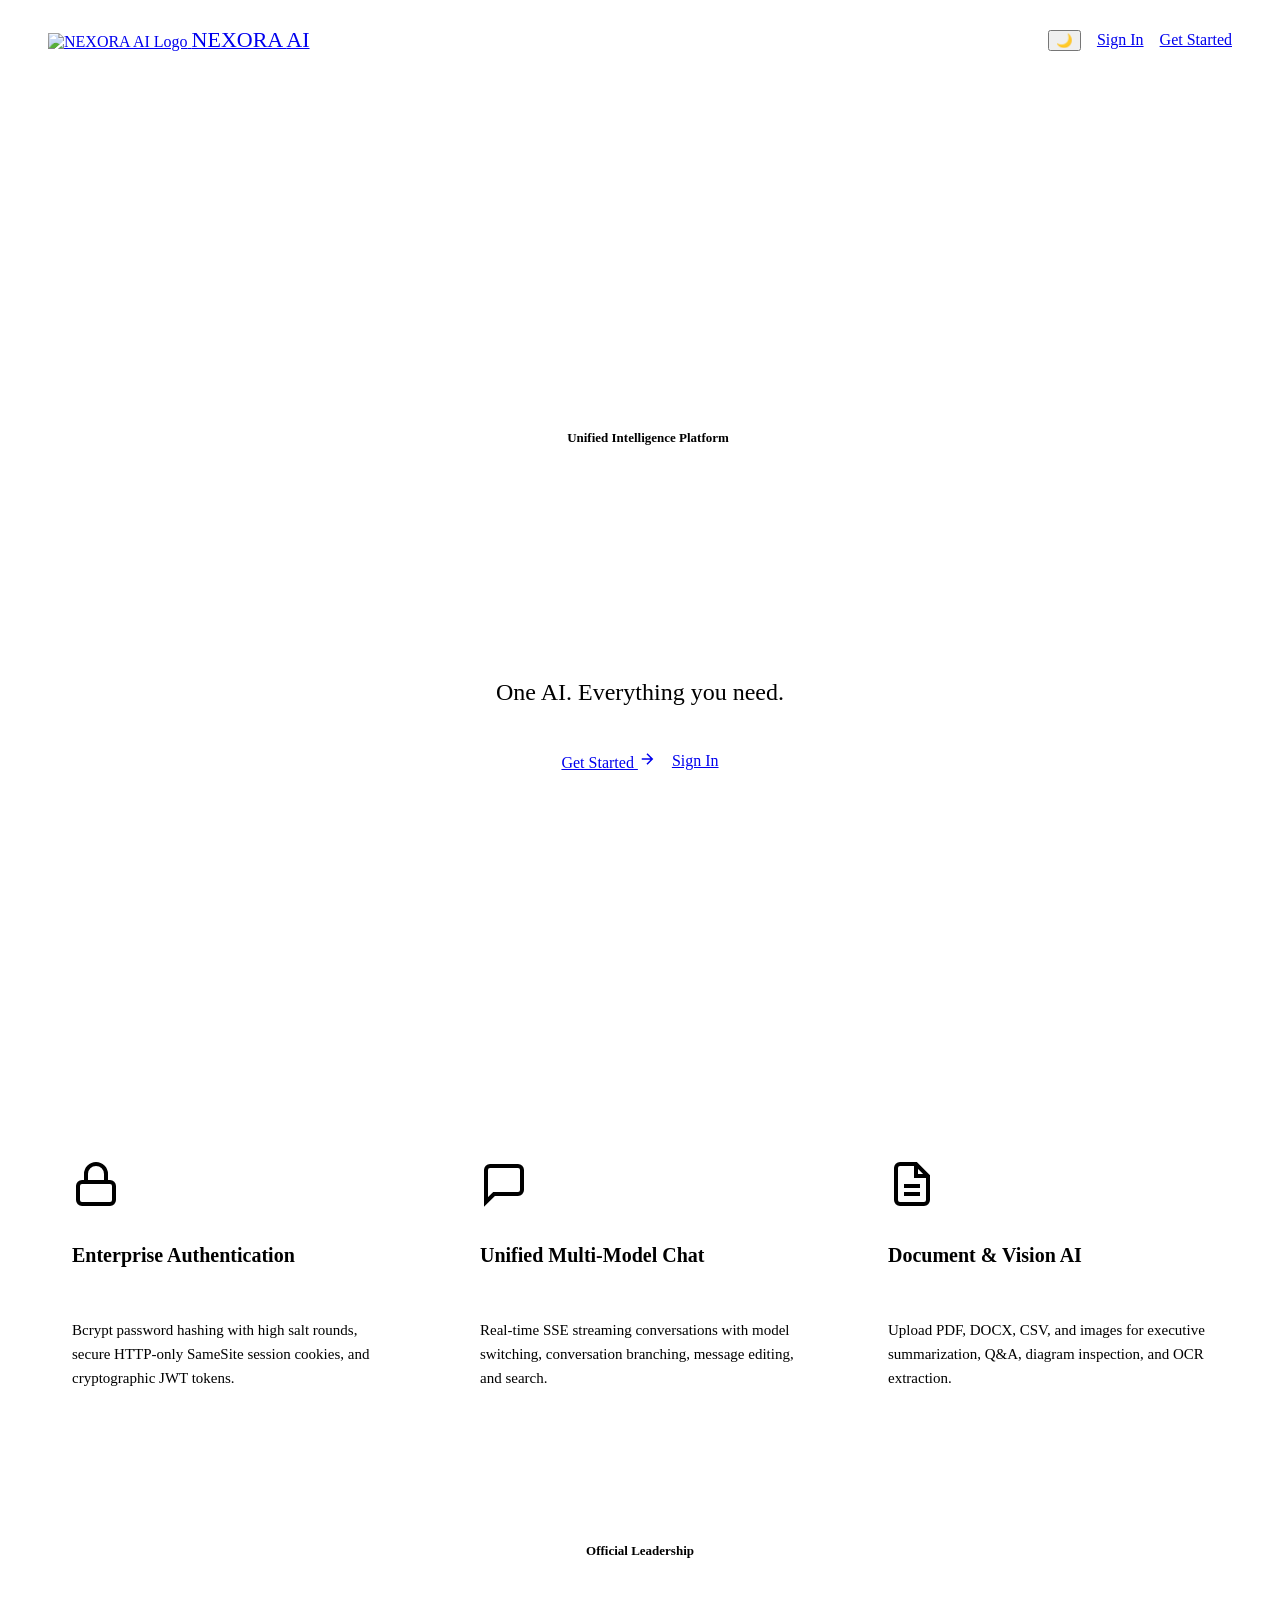
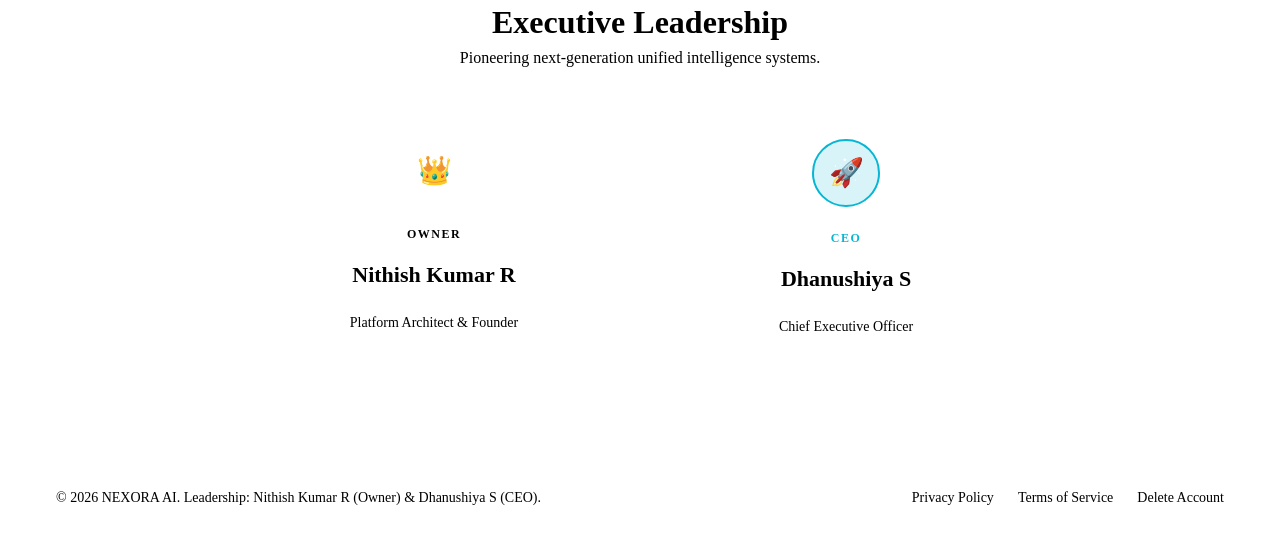
==== android/app/src/main/assets/index.html @ 618863c6 "feat: permanent cloud deployment configuration and postgresql support" ====
<!DOCTYPE html>
<html lang="en">
<head>
  <meta charset="UTF-8">
  <meta name="viewport" content="width=device-width, initial-scale=1.0">
  <title>NEXORA AI — One AI. Everything you need.</title>
  <meta name="description" content="Production-ready AI platform with enterprise-grade security, multi-model chat, document vision, image generation, voice intelligence, and project workspaces.">
  <meta property="og:title" content="NEXORA AI — One AI. Everything you need.">
  <meta property="og:description" content="Production-ready AI platform with enterprise-grade security and unified intelligence.">
  <link rel="icon" type="image/png" href="/assets/favicon.png">
  
  <!-- Google Fonts -->
  <link rel="preconnect" href="https://fonts.googleapis.com">
  <link rel="preconnect" href="https://fonts.gstatic.com" crossorigin>
  <link href="https://fonts.googleapis.com/css2?family=Outfit:wght@400;600;700;800&family=Plus+Jakarta+Sans:wght@400;500;600;700&display=swap" rel="stylesheet">
  
  <link rel="stylesheet" href="/css/main.css">
  <script src="/js/theme.js"></script>

  <style>
    /* Landing Specific Styles */
    .landing-header {
      height: 80px;
      display: flex;
      align-items: center;
      justify-content: space-between;
      padding: 0 48px;
      position: fixed;
      top: 0;
      left: 0;
      right: 0;
      z-index: 50;
      background: var(--glass-bg);
      backdrop-filter: blur(16px);
      -webkit-backdrop-filter: blur(16px);
      border-bottom: 1px solid var(--color-border);
      transition: background-color var(--transition-normal), border-color var(--transition-normal);
    }
    .landing-nav-links {
      display: flex;
      align-items: center;
      gap: 16px;
    }
    .hero-section {
      min-height: 100vh;
      display: flex;
      flex-direction: column;
      align-items: center;
      justify-content: center;
      text-align: center;
      padding: 140px 24px 80px 24px;
      position: relative;
      z-index: 1;
    }
    .hero-badge {
      display: inline-flex;
      align-items: center;
      gap: 8px;
      padding: 6px 16px;
      border-radius: var(--radius-full);
      background: var(--color-primary-subtle);
      border: 1px solid var(--color-border);
      color: var(--color-bright);
      font-size: 13px;
      font-weight: 600;
      margin-bottom: 24px;
    }
    .hero-badge .pulse-dot {
      width: 8px;
      height: 8px;
      border-radius: 50%;
      background: var(--color-bright);
      box-shadow: 0 0 10px var(--color-bright);
      animation: pulse 2s infinite;
    }
    @keyframes pulse {
      0% { transform: scale(0.95); box-shadow: 0 0 0 0 var(--color-border-glow); }
      70% { transform: scale(1); box-shadow: 0 0 0 8px transparent; }
      100% { transform: scale(0.95); box-shadow: 0 0 0 0 transparent; }
    }
    .hero-title {
      font-size: clamp(44px, 7.5vw, 80px);
      font-weight: 800;
      letter-spacing: -1.5px;
      line-height: 1.1;
      max-width: 900px;
      margin-bottom: 20px;
    }
    .hero-title span {
      background: var(--gradient-primary);
      -webkit-background-clip: text;
      -webkit-text-fill-color: transparent;
    }
    .hero-tagline {
      font-size: clamp(18px, 2.5vw, 24px);
      font-weight: 500;
      color: var(--color-text-secondary);
      max-width: 640px;
      margin-bottom: 40px;
      line-height: 1.5;
    }
    .hero-cta-group {
      display: flex;
      align-items: center;
      gap: 16px;
      flex-wrap: wrap;
      justify-content: center;
    }
    .features-grid {
      display: grid;
      grid-template-columns: repeat(auto-fit, minmax(320px, 1fr));
      gap: 24px;
      max-width: 1200px;
      margin: 0 auto;
      padding: 0 24px 100px 24px;
      position: relative;
      z-index: 1;
    }
    .feature-card {
      background: var(--bg-card);
      border: 1px solid var(--color-border);
      border-radius: var(--radius-lg);
      padding: 32px;
      transition: all var(--transition-normal);
      display: flex;
      flex-direction: column;
      gap: 16px;
      box-shadow: var(--shadow-card);
    }
    .feature-card:hover {
      transform: translateY(-4px);
      border-color: var(--color-border-hover);
      box-shadow: var(--shadow-glow);
    }
    .feature-icon-box {
      width: 48px;
      height: 48px;
      border-radius: var(--radius-md);
      background: var(--color-primary-subtle);
      border: 1px solid var(--color-border);
      display: flex;
      align-items: center;
      justify-content: center;
      color: var(--color-bright);
    }
    .feature-card h3 {
      font-size: 20px;
      font-weight: 700;
      color: var(--color-text-main);
    }
    .feature-card p {
      color: var(--color-text-secondary);
      font-size: 15px;
      line-height: 1.6;
    }
    .landing-footer {
      border-top: 1px solid var(--color-border);
      padding: 40px 48px;
      display: flex;
      align-items: center;
      justify-content: space-between;
      color: var(--color-text-muted);
      font-size: 14px;
      max-width: 1200px;
      margin: 0 auto;
      flex-wrap: wrap;
      gap: 16px;
    }
    .footer-links {
      display: flex;
      align-items: center;
      gap: 24px;
    }
    .footer-links a {
      color: var(--color-text-secondary);
      text-decoration: none;
      transition: color var(--transition-fast);
    }
    .footer-links a:hover {
      color: var(--color-bright);
    }
    @media (max-width: 768px) {
      .landing-header {
        padding: 0 20px;
      }
      .landing-footer {
        padding: 32px 20px;
        flex-direction: column;
        align-items: center;
        text-align: center;
      }
    }
  </style>
</head>
<body>

  <!-- Ambient Glow Effects -->
  <div class="ambient-glow top-left"></div>
  <div class="ambient-glow bottom-right"></div>

  <!-- Header Navigation -->
  <header class="landing-header">
    <a href="/" class="brand-logo" style="margin-bottom: 0;">
      <img src="/assets/logo.png" alt="NEXORA AI Logo" class="brand-logo-img">
      <span class="brand-title" style="font-size: 22px;">NEXORA <span class="brand-accent">AI</span></span>
    </a>

    <div class="landing-nav-links">
      <button class="btn-theme-toggle" id="btn-theme-toggle" title="Switch to Black Theme" aria-label="Toggle Theme">
        <span class="theme-icon-dark">🌙</span>
      <span class="theme-icon-light" style="display:none;">☀️</span>
      </button>
      <a href="/login" id="btn-header-signin" class="btn btn-secondary">Sign In</a>
      <a href="/signup" id="btn-header-getstarted" class="btn btn-primary">Get Started</a>
    </div>
  </header>

  <!-- Hero Section -->
  <main>
    <section class="hero-section">
      <div class="hero-badge">
        <span class="pulse-dot"></span>
        <span>Unified Intelligence Platform</span>
      </div>

      <h1 class="hero-title">
        <span>NEXORA AI</span>
      </h1>

      <p class="hero-tagline">
        One AI. Everything you need.
      </p>

      <div class="hero-cta-group">
        <a href="/signup" id="btn-hero-getstarted" class="btn btn-primary btn-lg">
          Get Started
          <svg viewBox="0 0 24 24" fill="none" stroke="currentColor" stroke-width="2" width="18" height="18">
            <path d="M5 12h14M12 5l7 7-7 7"/>
          </svg>
        </a>
        <a href="/login" id="btn-hero-signin" class="btn btn-secondary btn-lg">
          Sign In
        </a>
      </div>
    </section>

    <!-- Core Features Grid -->
    <section class="features-grid">
      <div class="feature-card">
        <div class="feature-icon-box">
          <svg viewBox="0 0 24 24" fill="none" stroke="currentColor" stroke-width="2">
            <rect x="3" y="11" width="18" height="11" rx="2" ry="2"></rect>
            <path d="M7 11V7a5 5 0 0 1 10 0v4"></path>
          </svg>
        </div>
        <h3>Enterprise Authentication</h3>
        <p>Bcrypt password hashing with high salt rounds, secure HTTP-only SameSite session cookies, and cryptographic JWT tokens.</p>
      </div>

      <div class="feature-card">
        <div class="feature-icon-box">
          <svg viewBox="0 0 24 24" fill="none" stroke="currentColor" stroke-width="2">
            <path d="M21 15a2 2 0 0 1-2 2H7l-4 4V5a2 2 0 0 1 2-2h14a2 2 0 0 1 2 2z"></path>
          </svg>
        </div>
        <h3>Unified Multi-Model Chat</h3>
        <p>Real-time SSE streaming conversations with model switching, conversation branching, message editing, and search.</p>
      </div>

      <div class="feature-card">
        <div class="feature-icon-box">
          <svg viewBox="0 0 24 24" fill="none" stroke="currentColor" stroke-width="2">
            <path d="M14 2H6a2 2 0 0 0-2 2v16a2 2 0 0 0 2 2h12a2 2 0 0 0 2-2V8z"></path>
            <polyline points="14 2 14 8 20 8"></polyline>
            <line x1="16" y1="13" x2="8" y2="13"></line>
            <line x1="16" y1="17" x2="8" y2="17"></line>
          </svg>
        </div>
        <h3>Document & Vision AI</h3>
        <p>Upload PDF, DOCX, CSV, and images for executive summarization, Q&amp;A, diagram inspection, and OCR extraction.</p>
      </div>
    </section>

    <!-- Leadership Section -->
    <section style="max-width: 1200px; margin: 0 auto; padding: 0 24px 80px 24px; position: relative; z-index: 1;">
      <div style="text-align: center; margin-bottom: 40px;">
        <div class="hero-badge" style="margin-bottom: 12px;">
          <span>Official Leadership</span>
        </div>
        <h2 style="font-size: 32px; font-weight: 800; color: var(--color-text-main); margin-bottom: 8px;">Executive Leadership</h2>
        <p style="color: var(--color-text-secondary); font-size: 16px; max-width: 500px; margin: 0 auto;">Pioneering next-generation unified intelligence systems.</p>
      </div>

      <div style="display: grid; grid-template-columns: repeat(auto-fit, minmax(280px, 1fr)); gap: 24px; max-width: 800px; margin: 0 auto;">
        <!-- Owner Card -->
        <div class="feature-card" style="align-items: center; text-align: center; border-color: var(--color-border);">
          <div style="width: 64px; height: 64px; border-radius: 50%; background: var(--color-primary-subtle); border: 2px solid var(--color-bright); display: flex; align-items: center; justify-content: center; font-size: 28px; margin-bottom: 8px;">
            👑
          </div>
          <span style="font-size: 12px; font-weight: 700; text-transform: uppercase; letter-spacing: 1.5px; color: var(--color-bright);">Owner</span>
          <h3 style="font-size: 22px; font-weight: 700; margin: 4px 0 8px 0; color: var(--color-text-main);">Nithish Kumar R</h3>
          <p style="color: var(--color-text-secondary); font-size: 14px; margin: 0;">Platform Architect &amp; Founder</p>
        </div>

        <!-- CEO Card -->
        <div class="feature-card" style="align-items: center; text-align: center; border-color: rgba(6, 182, 212, 0.4);">
          <div style="width: 64px; height: 64px; border-radius: 50%; background: rgba(6, 182, 212, 0.15); border: 2px solid #06B6D4; display: flex; align-items: center; justify-content: center; font-size: 28px; margin-bottom: 8px;">
            🚀
          </div>
          <span style="font-size: 12px; font-weight: 700; text-transform: uppercase; letter-spacing: 1.5px; color: #06B6D4;">CEO</span>
          <h3 style="font-size: 22px; font-weight: 700; margin: 4px 0 8px 0; color: var(--color-text-main);">Dhanushiya S</h3>
          <p style="color: var(--color-text-secondary); font-size: 14px; margin: 0;">Chief Executive Officer</p>
        </div>
      </div>
    </section>
  </main>

  <!-- Footer -->
  <footer class="landing-footer">
    <div>&copy; 2026 NEXORA AI. Leadership: Nithish Kumar R (Owner) &amp; Dhanushiya S (CEO).</div>
    <div class="footer-links">
      <a href="/privacy">Privacy Policy</a>
      <a href="/terms">Terms of Service</a>
      <a href="/delete-account">Delete Account</a>
    </div>
  </footer>

  <script src="/js/api.js"></script>
</body>
</html>
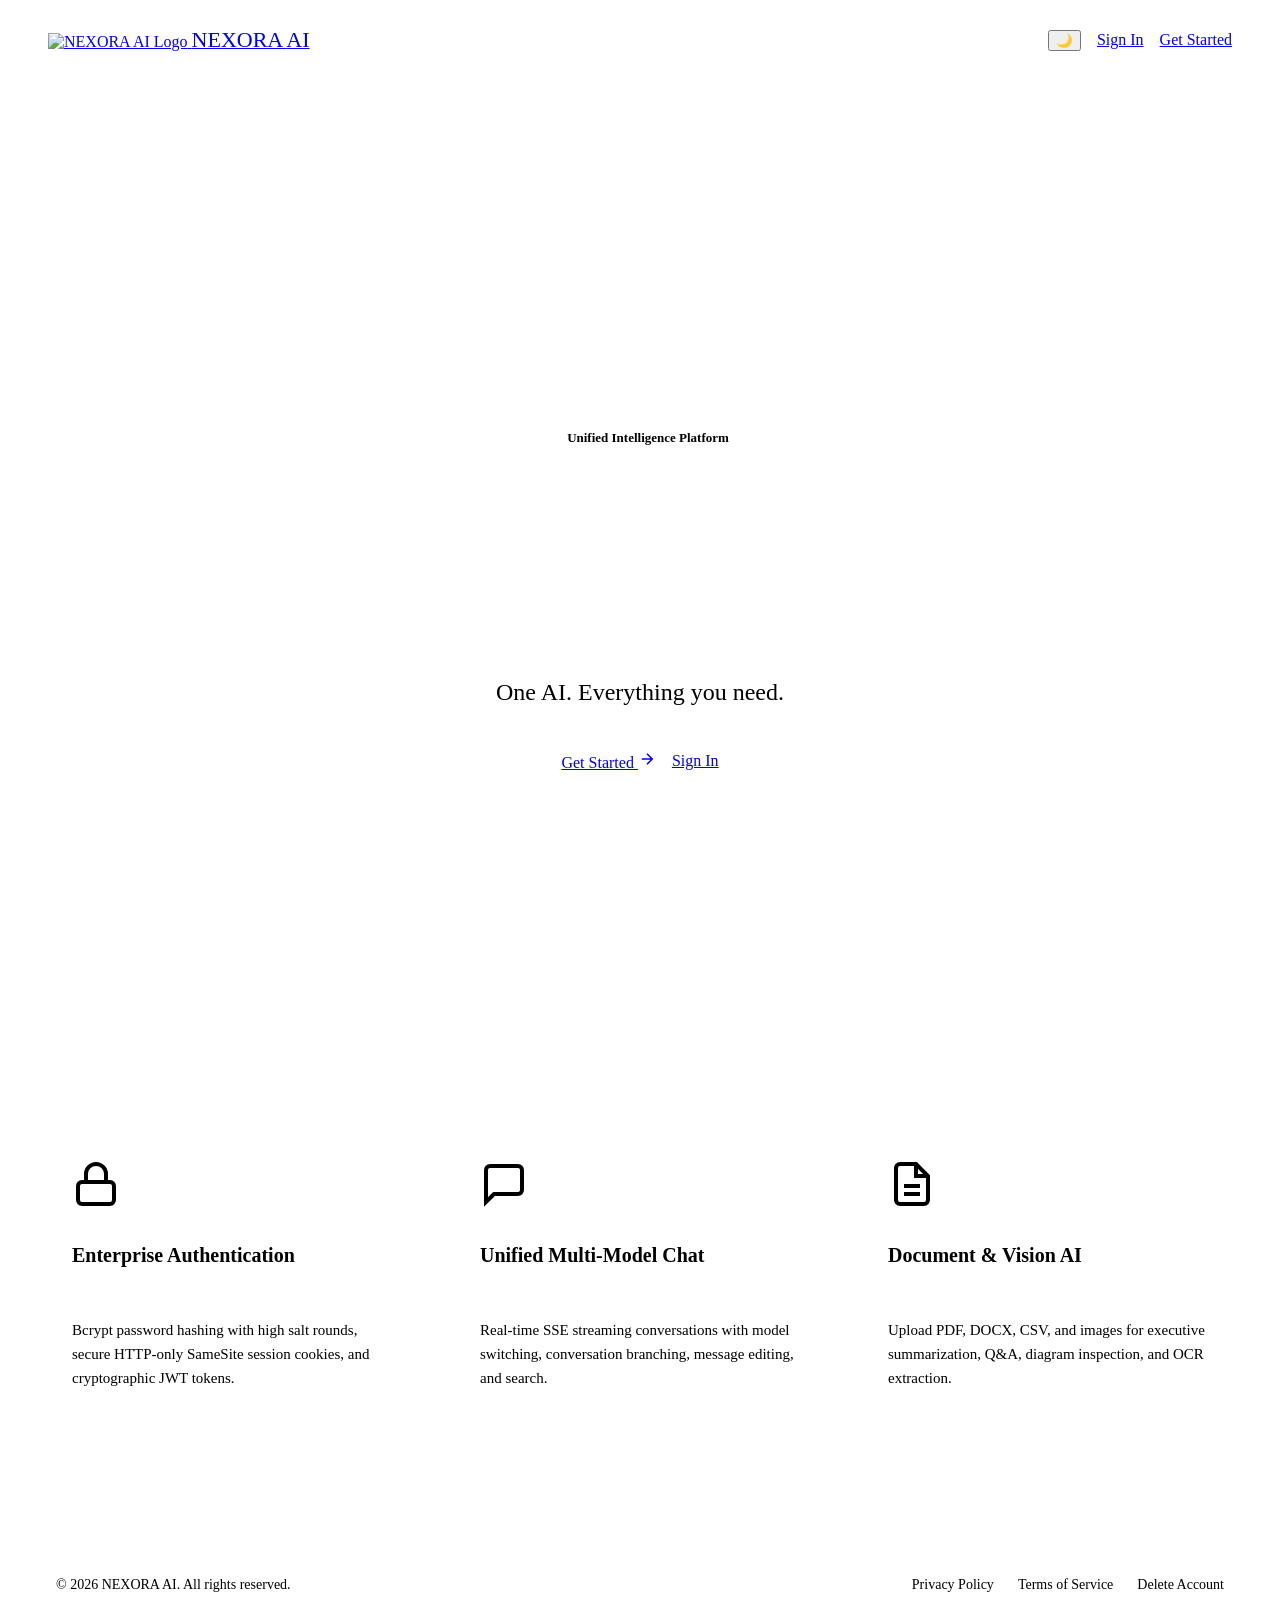
==== commit 01c47743: "fix: hide leadership cards and preserve identity responses" ====
--- a/android/app/src/main/assets/index.html
+++ b/android/app/src/main/assets/index.html
@@ -280,44 +280,11 @@
         <p>Upload PDF, DOCX, CSV, and images for executive summarization, Q&amp;A, diagram inspection, and OCR extraction.</p>
       </div>
     </section>
-
-    <!-- Leadership Section -->
-    <section style="max-width: 1200px; margin: 0 auto; padding: 0 24px 80px 24px; position: relative; z-index: 1;">
-      <div style="text-align: center; margin-bottom: 40px;">
-        <div class="hero-badge" style="margin-bottom: 12px;">
-          <span>Official Leadership</span>
-        </div>
-        <h2 style="font-size: 32px; font-weight: 800; color: var(--color-text-main); margin-bottom: 8px;">Executive Leadership</h2>
-        <p style="color: var(--color-text-secondary); font-size: 16px; max-width: 500px; margin: 0 auto;">Pioneering next-generation unified intelligence systems.</p>
-      </div>
-
-      <div style="display: grid; grid-template-columns: repeat(auto-fit, minmax(280px, 1fr)); gap: 24px; max-width: 800px; margin: 0 auto;">
-        <!-- Owner Card -->
-        <div class="feature-card" style="align-items: center; text-align: center; border-color: var(--color-border);">
-          <div style="width: 64px; height: 64px; border-radius: 50%; background: var(--color-primary-subtle); border: 2px solid var(--color-bright); display: flex; align-items: center; justify-content: center; font-size: 28px; margin-bottom: 8px;">
-            👑
-          </div>
-          <span style="font-size: 12px; font-weight: 700; text-transform: uppercase; letter-spacing: 1.5px; color: var(--color-bright);">Owner</span>
-          <h3 style="font-size: 22px; font-weight: 700; margin: 4px 0 8px 0; color: var(--color-text-main);">Nithish Kumar R</h3>
-          <p style="color: var(--color-text-secondary); font-size: 14px; margin: 0;">Platform Architect &amp; Founder</p>
-        </div>
-
-        <!-- CEO Card -->
-        <div class="feature-card" style="align-items: center; text-align: center; border-color: rgba(6, 182, 212, 0.4);">
-          <div style="width: 64px; height: 64px; border-radius: 50%; background: rgba(6, 182, 212, 0.15); border: 2px solid #06B6D4; display: flex; align-items: center; justify-content: center; font-size: 28px; margin-bottom: 8px;">
-            🚀
-          </div>
-          <span style="font-size: 12px; font-weight: 700; text-transform: uppercase; letter-spacing: 1.5px; color: #06B6D4;">CEO</span>
-          <h3 style="font-size: 22px; font-weight: 700; margin: 4px 0 8px 0; color: var(--color-text-main);">Dhanushiya S</h3>
-          <p style="color: var(--color-text-secondary); font-size: 14px; margin: 0;">Chief Executive Officer</p>
-        </div>
-      </div>
-    </section>
   </main>
 
   <!-- Footer -->
   <footer class="landing-footer">
-    <div>&copy; 2026 NEXORA AI. Leadership: Nithish Kumar R (Owner) &amp; Dhanushiya S (CEO).</div>
+    <div>&copy; 2026 NEXORA AI. All rights reserved.</div>
     <div class="footer-links">
       <a href="/privacy">Privacy Policy</a>
       <a href="/terms">Terms of Service</a>
